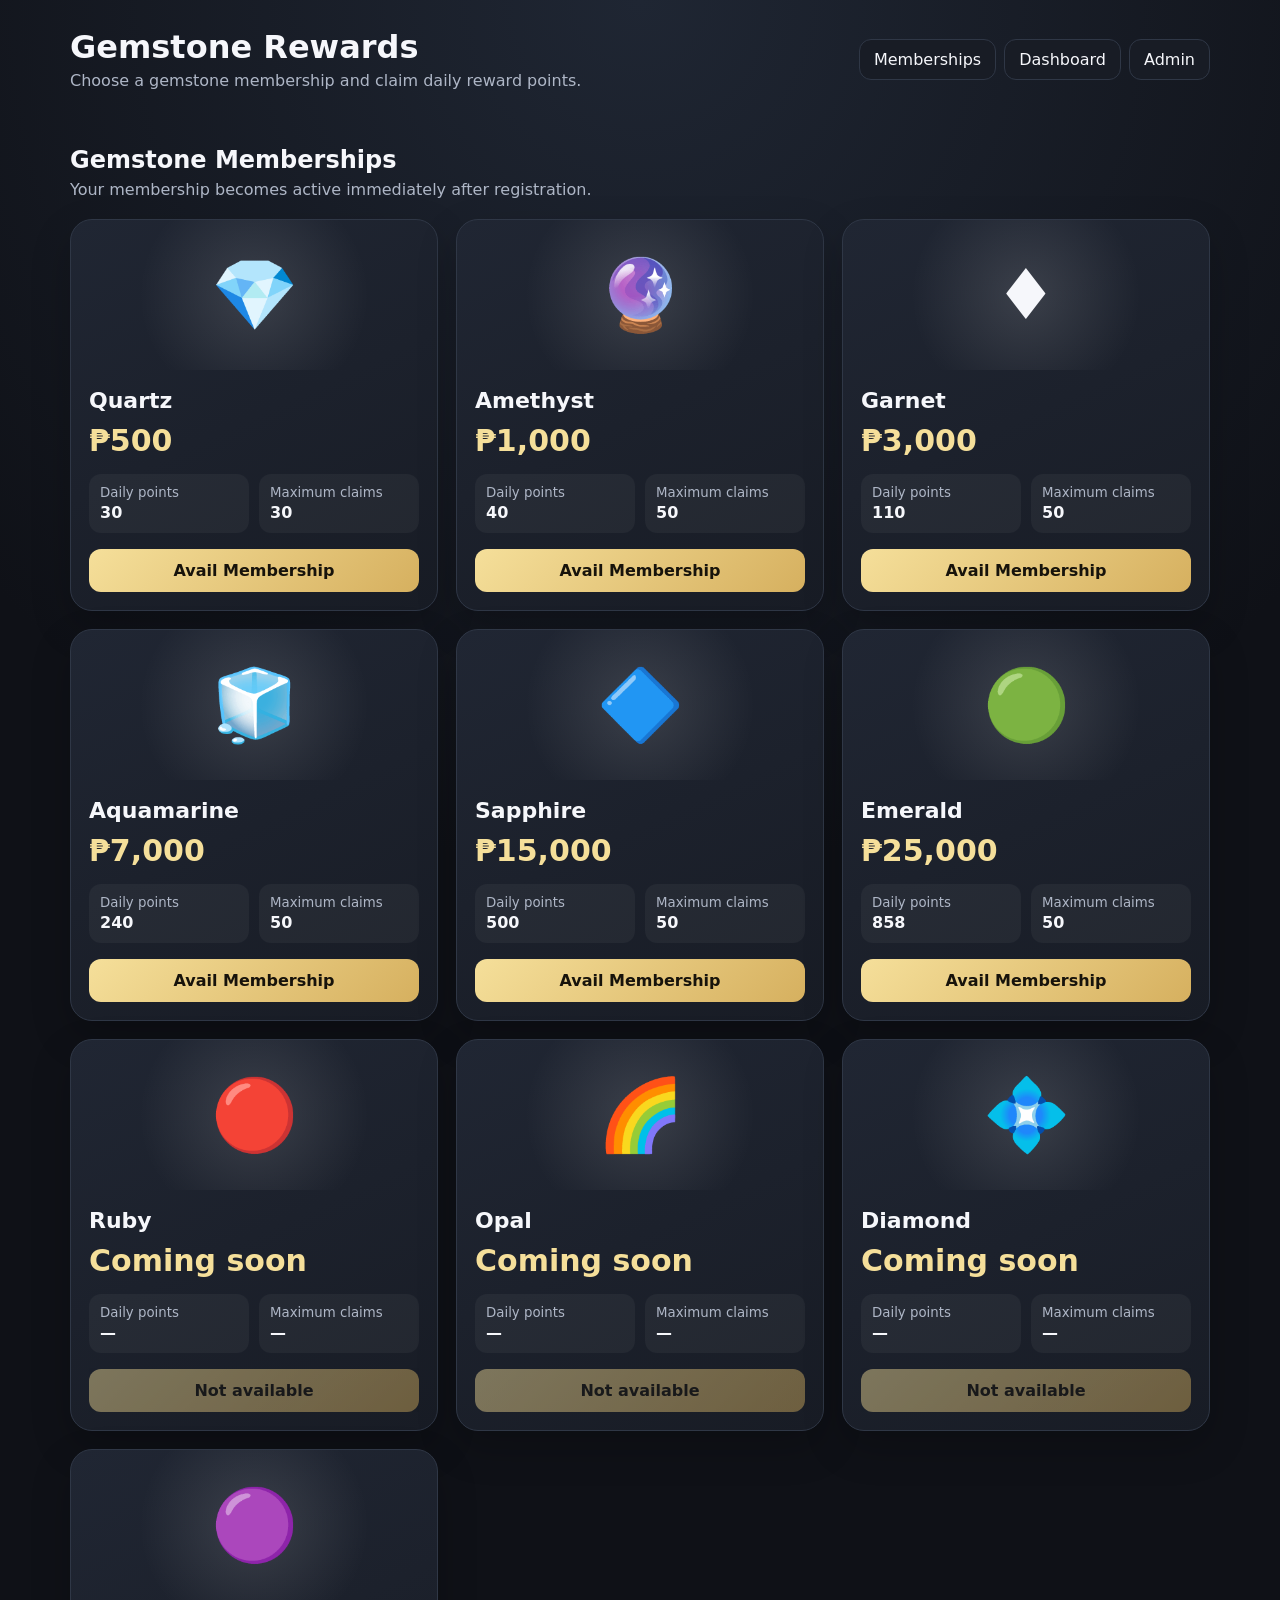
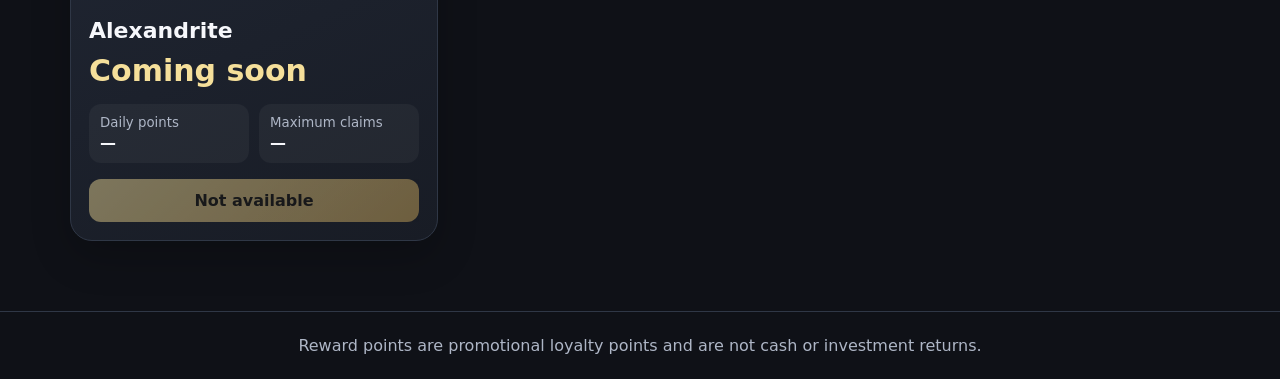
==== index.html @ f3effce2 "Add files via upload Upload gemstone website" ====
<!DOCTYPE html>
<html lang="en">
<head>
  <meta charset="UTF-8" />
  <meta name="viewport" content="width=device-width, initial-scale=1.0" />
  <title>Gemstone Rewards</title>
  <link rel="stylesheet" href="styles.css" />
</head>
<body>
  <header class="topbar">
    <div>
      <h1>Gemstone Rewards</h1>
      <p>Choose a gemstone membership and claim daily reward points.</p>
    </div>
    <nav>
      <button class="nav-btn" data-view="memberships">Memberships</button>
      <button class="nav-btn" data-view="dashboard">Dashboard</button>
      <button class="nav-btn" data-view="admin">Admin</button>
    </nav>
  </header>

  <main class="container">
    <section id="notice" class="notice hidden"></section>

    <section id="memberships" class="view active">
      <div class="section-heading">
        <div>
          <h2>Gemstone Memberships</h2>
          <p>Your membership becomes active immediately after registration.</p>
        </div>
      </div>
      <div id="membershipGrid" class="membership-grid"></div>
    </section>

    <section id="register" class="view">
      <div class="panel narrow">
        <button class="back-link" data-view="memberships">← Back</button>
        <h2>Register Membership</h2>
        <div id="selectedPlanSummary" class="selected-plan"></div>
        <form id="registerForm">
          <label>Full name
            <input id="fullName" required maxlength="80" />
          </label>
          <label>Email
            <input id="email" type="email" required maxlength="120" />
          </label>
          <label>Mobile number
            <input id="mobile" required maxlength="30" />
          </label>
          <label>Create a 4–8 digit PIN
            <input id="pin" type="password" inputmode="numeric" pattern="[0-9]{4,8}" required />
          </label>
          <input id="selectedPlanId" type="hidden" />
          <button class="primary full" type="submit">Register and Activate</button>
        </form>
      </div>
    </section>

    <section id="dashboard" class="view">
      <div id="loginPanel" class="panel narrow">
        <h2>Member Login</h2>
        <form id="loginForm">
          <label>Email
            <input id="loginEmail" type="email" required />
          </label>
          <label>PIN
            <input id="loginPin" type="password" inputmode="numeric" required />
          </label>
          <button class="primary full" type="submit">Open Dashboard</button>
        </form>
      </div>

      <div id="memberPanel" class="hidden">
        <div class="dashboard-head">
          <div>
            <p class="eyebrow">Welcome</p>
            <h2 id="memberName">Member</h2>
          </div>
          <button id="logoutBtn" class="secondary">Log out</button>
        </div>

        <div class="stats-grid">
          <article class="stat-card gemstone-card">
            <span class="stat-label">Active gemstone</span>
            <strong id="activeStone">—</strong>
            <span id="membershipStatus">Active</span>
          </article>
          <article class="stat-card">
            <span class="stat-label">Point balance</span>
            <strong id="pointBalance">0</strong>
            <span>points</span>
          </article>
          <article class="stat-card">
            <span class="stat-label">Claims completed</span>
            <strong id="claimProgress">0 / 0</strong>
            <span>daily claims</span>
          </article>
          <article class="stat-card">
            <span class="stat-label">Daily reward</span>
            <strong id="dailyReward">0</strong>
            <span>points per claim</span>
          </article>
        </div>

        <div class="panel claim-panel">
          <p class="eyebrow">Next daily claim</p>
          <div id="countdown" class="countdown">24:00:00</div>
          <p id="claimMessage">Your timer is running.</p>
          <button id="claimBtn" class="primary" disabled>Claim Points</button>
        </div>

        <div class="panel">
          <h3>Claim history</h3>
          <div id="claimHistory" class="history-list"></div>
        </div>
      </div>
    </section>

    <section id="admin" class="view">
      <div id="adminLoginPanel" class="panel narrow">
        <h2>Admin Access</h2>
        <p class="muted">Use the admin token configured in Google Apps Script.</p>
        <form id="adminLoginForm">
          <label>Admin token
            <input id="adminToken" type="password" required />
          </label>
          <button class="primary full" type="submit">Open Admin</button>
        </form>
      </div>

      <div id="adminPanel" class="hidden">
        <div class="dashboard-head">
          <div>
            <p class="eyebrow">Administration</p>
            <h2>Member Management</h2>
          </div>
          <button id="adminLogoutBtn" class="secondary">Log out</button>
        </div>
        <div class="panel">
          <button id="refreshAdminBtn" class="secondary">Refresh members</button>
          <div class="table-wrap">
            <table>
              <thead>
                <tr>
                  <th>Member</th>
                  <th>Gemstone</th>
                  <th>Points</th>
                  <th>Claims</th>
                  <th>Next claim</th>
                  <th>Perk note</th>
                </tr>
              </thead>
              <tbody id="adminMembersBody"></tbody>
            </table>
          </div>
        </div>
      </div>
    </section>
  </main>

  <footer>
    Reward points are promotional loyalty points and are not cash or investment returns.
  </footer>

  <script src="config.js"></script>
  <script src="app.js"></script>
</body>
</html>
---- styles.css ----
* { box-sizing: border-box; }
:root {
  --bg: #0f1117;
  --panel: #181c25;
  --panel-2: #202633;
  --text: #f6f7fb;
  --muted: #aeb6c6;
  --accent: #d6b05f;
  --accent-2: #f5df9a;
  --danger: #ff7b7b;
  --success: #72d6a0;
  --line: #2f3746;
}
body {
  margin: 0;
  font-family: Inter, ui-sans-serif, system-ui, -apple-system, BlinkMacSystemFont, "Segoe UI", sans-serif;
  background: radial-gradient(circle at top, #1f2633 0, var(--bg) 42%);
  color: var(--text);
  min-height: 100vh;
}
button, input { font: inherit; }
button { cursor: pointer; }
.topbar {
  max-width: 1180px;
  margin: 0 auto;
  padding: 28px 20px 18px;
  display: flex;
  gap: 20px;
  justify-content: space-between;
  align-items: center;
}
.topbar h1 { margin: 0 0 5px; }
.topbar p { margin: 0; color: var(--muted); }
nav { display: flex; gap: 8px; flex-wrap: wrap; }
.nav-btn, .secondary, .back-link {
  border: 1px solid var(--line);
  color: var(--text);
  background: var(--panel);
  border-radius: 12px;
  padding: 10px 14px;
}
.container { max-width: 1180px; margin: 0 auto; padding: 18px 20px 70px; }
.view { display: none; }
.view.active { display: block; }
.hidden { display: none !important; }
.section-heading { display: flex; justify-content: space-between; margin-bottom: 20px; }
.section-heading h2 { margin-bottom: 6px; }
.section-heading p { margin: 0; color: var(--muted); }
.membership-grid {
  display: grid;
  grid-template-columns: repeat(3, minmax(0, 1fr));
  gap: 18px;
}
.membership-card {
  background: linear-gradient(155deg, var(--panel-2), var(--panel));
  border: 1px solid var(--line);
  border-radius: 22px;
  overflow: hidden;
  box-shadow: 0 16px 40px rgba(0,0,0,.2);
}
.gem-visual {
  min-height: 150px;
  display: grid;
  place-items: center;
  font-size: 70px;
  background: radial-gradient(circle, rgba(255,255,255,.13), transparent 58%);
}
.membership-content { padding: 18px; }
.membership-content h3 { margin: 0 0 6px; font-size: 22px; }
.price { font-size: 30px; font-weight: 800; color: var(--accent-2); margin: 10px 0 16px; }
.plan-meta { display: grid; grid-template-columns: 1fr 1fr; gap: 10px; margin-bottom: 16px; }
.plan-meta div { background: rgba(255,255,255,.045); border-radius: 12px; padding: 11px; }
.plan-meta small { display: block; color: var(--muted); margin-bottom: 3px; }
.primary {
  border: 0;
  color: #17130b;
  background: linear-gradient(135deg, var(--accent-2), var(--accent));
  border-radius: 12px;
  padding: 12px 18px;
  font-weight: 800;
}
.primary:disabled { opacity: .45; cursor: not-allowed; }
.full { width: 100%; }
.panel {
  background: rgba(24,28,37,.96);
  border: 1px solid var(--line);
  border-radius: 20px;
  padding: 22px;
  margin-bottom: 18px;
}
.narrow { max-width: 520px; margin-left: auto; margin-right: auto; }
label { display: block; margin: 14px 0; color: var(--muted); }
input {
  width: 100%;
  margin-top: 7px;
  border: 1px solid var(--line);
  border-radius: 11px;
  background: #10141c;
  color: var(--text);
  padding: 12px 13px;
}
.selected-plan { margin: 14px 0 20px; padding: 14px; border-radius: 14px; background: var(--panel-2); }
.notice {
  padding: 13px 16px;
  margin-bottom: 16px;
  border-radius: 12px;
  background: #222d24;
  border: 1px solid #355b3d;
}
.notice.error { background: #332020; border-color: #703c3c; }
.dashboard-head { display: flex; justify-content: space-between; align-items: center; margin-bottom: 18px; }
.dashboard-head h2 { margin: 0; }
.eyebrow { text-transform: uppercase; letter-spacing: .14em; font-size: 12px; color: var(--accent-2); }
.stats-grid { display: grid; grid-template-columns: repeat(4, 1fr); gap: 14px; margin-bottom: 18px; }
.stat-card {
  background: var(--panel);
  border: 1px solid var(--line);
  border-radius: 18px;
  padding: 18px;
}
.stat-card strong { display: block; font-size: 28px; margin: 8px 0 4px; }
.stat-card span { color: var(--muted); }
.gemstone-card { background: linear-gradient(135deg, #25334a, #1b202a); }
.claim-panel { text-align: center; }
.countdown { font-size: clamp(42px, 9vw, 78px); font-weight: 900; letter-spacing: .04em; margin: 8px 0; }
.history-list { display: grid; gap: 9px; }
.history-item { display: flex; justify-content: space-between; background: var(--panel-2); border-radius: 11px; padding: 12px; }
.muted { color: var(--muted); }
.table-wrap { overflow-x: auto; margin-top: 14px; }
table { width: 100%; border-collapse: collapse; min-width: 850px; }
th, td { text-align: left; padding: 12px; border-bottom: 1px solid var(--line); vertical-align: top; }
td input { margin: 0; min-width: 180px; }
.small-btn { padding: 8px 10px; margin-top: 7px; }
footer { text-align: center; color: var(--muted); padding: 24px; border-top: 1px solid var(--line); }
@media (max-width: 900px) {
  .membership-grid { grid-template-columns: repeat(2, minmax(0, 1fr)); }
  .stats-grid { grid-template-columns: repeat(2, 1fr); }
}
@media (max-width: 620px) {
  .topbar { align-items: flex-start; flex-direction: column; }
  .membership-grid, .stats-grid { grid-template-columns: 1fr; }
  .container { padding-left: 14px; padding-right: 14px; }
}
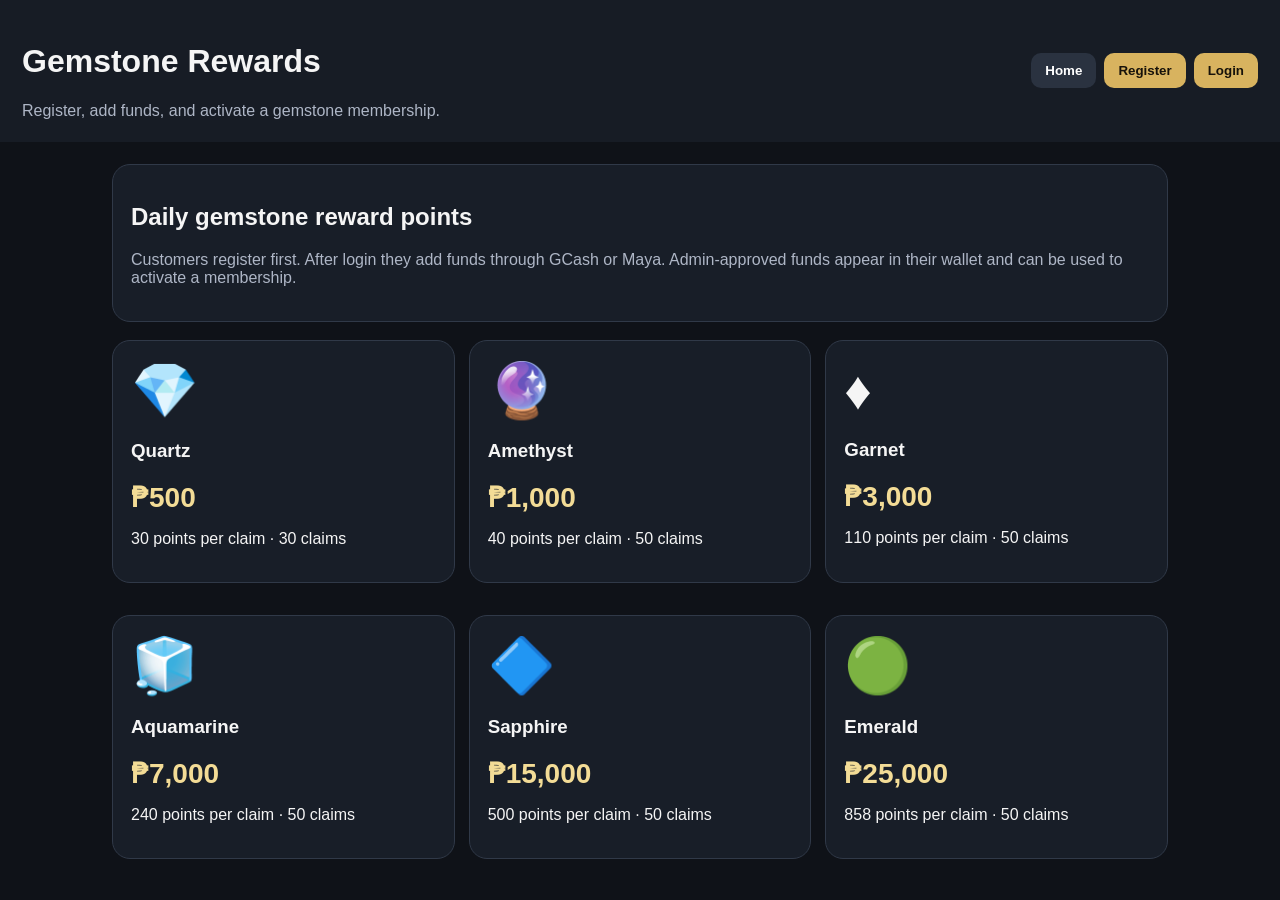
==== commit f1f5d2c6: "Add files via upload Add wallet, deposits, membership claims and admin portal" ====
--- a/index.html
+++ b/index.html
@@ -1,168 +1,9 @@
-<!DOCTYPE html>
-<html lang="en">
-<head>
-  <meta charset="UTF-8" />
-  <meta name="viewport" content="width=device-width, initial-scale=1.0" />
-  <title>Gemstone Rewards</title>
-  <link rel="stylesheet" href="styles.css" />
-</head>
-<body>
-  <header class="topbar">
-    <div>
-      <h1>Gemstone Rewards</h1>
-      <p>Choose a gemstone membership and claim daily reward points.</p>
-    </div>
-    <nav>
-      <button class="nav-btn" data-view="memberships">Memberships</button>
-      <button class="nav-btn" data-view="dashboard">Dashboard</button>
-      <button class="nav-btn" data-view="admin">Admin</button>
-    </nav>
-  </header>
-
-  <main class="container">
-    <section id="notice" class="notice hidden"></section>
-
-    <section id="memberships" class="view active">
-      <div class="section-heading">
-        <div>
-          <h2>Gemstone Memberships</h2>
-          <p>Your membership becomes active immediately after registration.</p>
-        </div>
-      </div>
-      <div id="membershipGrid" class="membership-grid"></div>
-    </section>
-
-    <section id="register" class="view">
-      <div class="panel narrow">
-        <button class="back-link" data-view="memberships">← Back</button>
-        <h2>Register Membership</h2>
-        <div id="selectedPlanSummary" class="selected-plan"></div>
-        <form id="registerForm">
-          <label>Full name
-            <input id="fullName" required maxlength="80" />
-          </label>
-          <label>Email
-            <input id="email" type="email" required maxlength="120" />
-          </label>
-          <label>Mobile number
-            <input id="mobile" required maxlength="30" />
-          </label>
-          <label>Create a 4–8 digit PIN
-            <input id="pin" type="password" inputmode="numeric" pattern="[0-9]{4,8}" required />
-          </label>
-          <input id="selectedPlanId" type="hidden" />
-          <button class="primary full" type="submit">Register and Activate</button>
-        </form>
-      </div>
-    </section>
-
-    <section id="dashboard" class="view">
-      <div id="loginPanel" class="panel narrow">
-        <h2>Member Login</h2>
-        <form id="loginForm">
-          <label>Email
-            <input id="loginEmail" type="email" required />
-          </label>
-          <label>PIN
-            <input id="loginPin" type="password" inputmode="numeric" required />
-          </label>
-          <button class="primary full" type="submit">Open Dashboard</button>
-        </form>
-      </div>
-
-      <div id="memberPanel" class="hidden">
-        <div class="dashboard-head">
-          <div>
-            <p class="eyebrow">Welcome</p>
-            <h2 id="memberName">Member</h2>
-          </div>
-          <button id="logoutBtn" class="secondary">Log out</button>
-        </div>
-
-        <div class="stats-grid">
-          <article class="stat-card gemstone-card">
-            <span class="stat-label">Active gemstone</span>
-            <strong id="activeStone">—</strong>
-            <span id="membershipStatus">Active</span>
-          </article>
-          <article class="stat-card">
-            <span class="stat-label">Point balance</span>
-            <strong id="pointBalance">0</strong>
-            <span>points</span>
-          </article>
-          <article class="stat-card">
-            <span class="stat-label">Claims completed</span>
-            <strong id="claimProgress">0 / 0</strong>
-            <span>daily claims</span>
-          </article>
-          <article class="stat-card">
-            <span class="stat-label">Daily reward</span>
-            <strong id="dailyReward">0</strong>
-            <span>points per claim</span>
-          </article>
-        </div>
-
-        <div class="panel claim-panel">
-          <p class="eyebrow">Next daily claim</p>
-          <div id="countdown" class="countdown">24:00:00</div>
-          <p id="claimMessage">Your timer is running.</p>
-          <button id="claimBtn" class="primary" disabled>Claim Points</button>
-        </div>
-
-        <div class="panel">
-          <h3>Claim history</h3>
-          <div id="claimHistory" class="history-list"></div>
-        </div>
-      </div>
-    </section>
-
-    <section id="admin" class="view">
-      <div id="adminLoginPanel" class="panel narrow">
-        <h2>Admin Access</h2>
-        <p class="muted">Use the admin token configured in Google Apps Script.</p>
-        <form id="adminLoginForm">
-          <label>Admin token
-            <input id="adminToken" type="password" required />
-          </label>
-          <button class="primary full" type="submit">Open Admin</button>
-        </form>
-      </div>
-
-      <div id="adminPanel" class="hidden">
-        <div class="dashboard-head">
-          <div>
-            <p class="eyebrow">Administration</p>
-            <h2>Member Management</h2>
-          </div>
-          <button id="adminLogoutBtn" class="secondary">Log out</button>
-        </div>
-        <div class="panel">
-          <button id="refreshAdminBtn" class="secondary">Refresh members</button>
-          <div class="table-wrap">
-            <table>
-              <thead>
-                <tr>
-                  <th>Member</th>
-                  <th>Gemstone</th>
-                  <th>Points</th>
-                  <th>Claims</th>
-                  <th>Next claim</th>
-                  <th>Perk note</th>
-                </tr>
-              </thead>
-              <tbody id="adminMembersBody"></tbody>
-            </table>
-          </div>
-        </div>
-      </div>
-    </section>
-  </main>
-
-  <footer>
-    Reward points are promotional loyalty points and are not cash or investment returns.
-  </footer>
-
-  <script src="config.js"></script>
-  <script src="app.js"></script>
-</body>
-</html>
+<!doctype html><html><head><meta charset="utf-8"><meta name="viewport" content="width=device-width,initial-scale=1"><title>Gemstone Rewards</title><link rel="stylesheet" href="styles.css"></head><body>
+<header><div><h1>Gemstone Rewards</h1><div class="muted">Register, add funds, and activate a gemstone membership.</div></div><nav><button data-page="home" class="ghost">Home</button><button data-page="register">Register</button><button data-page="login">Login</button><button data-page="dashboard" class="member hidden">Dashboard</button><button id="logout" class="member hidden danger">Logout</button></nav></header>
+<main class="wrap"><div id="notice" class="notice hidden"></div>
+<section id="home" class="page"><div class="panel"><h2>Daily gemstone reward points</h2><p class="muted">Customers register first. After login they add funds through GCash or Maya. Admin-approved funds appear in their wallet and can be used to activate a membership.</p></div><div id="publicPlans" class="grid"></div></section>
+<section id="register" class="page hidden"><div class="panel"><h2>Create account</h2><form id="regForm"><label>Full name<input id="rName" required></label><label>Email<input id="rEmail" type="email" required></label><label>Mobile<input id="rMobile" required></label><label>Password<input id="rPass" type="password" minlength="6" required></label><button class="full">Register</button></form></div></section>
+<section id="login" class="page hidden"><div class="panel"><h2>Member login</h2><form id="loginForm"><label>Email<input id="lEmail" type="email" required></label><label>Password<input id="lPass" type="password" required></label><button class="full">Login</button></form></div></section>
+<section id="dashboard" class="page hidden"><h2 id="welcome">Member dashboard</h2><div class="stats"><div class="stat">Wallet<strong id="wallet">₱0</strong></div><div class="stat">Points<strong id="points">0</strong></div><div class="stat">Membership<strong id="membership">None</strong></div><div class="stat">Status<strong id="status">Inactive</strong></div></div>
+<div class="grid" style="margin-top:16px"><div class="panel"><h3>Add funds</h3><form id="depositForm"><label>Amount<input id="dAmount" type="number" min="1" required></label><label>Method<select id="dMethod"><option>GCash</option><option>Maya</option></select></label><label>Transaction reference<input id="dReference" required></label><label>Proof image URL<input id="dProof" type="url" placeholder="Optional"></label><button class="full">Submit for approval</button></form></div><div class="panel"><h3>Daily claim</h3><div id="countdown" class="count">--:--:--</div><p id="claimText" class="muted">Activate a membership first.</p><button id="claimBtn" class="full" disabled>Claim points</button></div></div>
+<div class="panel"><h3>Choose membership</h3><div id="memberPlans" class="grid"></div></div><div class="panel"><h3>Deposit history</h3><div id="depositHistory" class="history"></div></div><div class="panel"><h3>Claim history</h3><div id="claimHistory" class="history"></div></div></section></main><script src="config.js"></script><script src="app.js"></script></body></html>
--- a/styles.css
+++ b/styles.css
@@ -1,143 +1 @@
-* { box-sizing: border-box; }
-:root {
-  --bg: #0f1117;
-  --panel: #181c25;
-  --panel-2: #202633;
-  --text: #f6f7fb;
-  --muted: #aeb6c6;
-  --accent: #d6b05f;
-  --accent-2: #f5df9a;
-  --danger: #ff7b7b;
-  --success: #72d6a0;
-  --line: #2f3746;
-}
-body {
-  margin: 0;
-  font-family: Inter, ui-sans-serif, system-ui, -apple-system, BlinkMacSystemFont, "Segoe UI", sans-serif;
-  background: radial-gradient(circle at top, #1f2633 0, var(--bg) 42%);
-  color: var(--text);
-  min-height: 100vh;
-}
-button, input { font: inherit; }
-button { cursor: pointer; }
-.topbar {
-  max-width: 1180px;
-  margin: 0 auto;
-  padding: 28px 20px 18px;
-  display: flex;
-  gap: 20px;
-  justify-content: space-between;
-  align-items: center;
-}
-.topbar h1 { margin: 0 0 5px; }
-.topbar p { margin: 0; color: var(--muted); }
-nav { display: flex; gap: 8px; flex-wrap: wrap; }
-.nav-btn, .secondary, .back-link {
-  border: 1px solid var(--line);
-  color: var(--text);
-  background: var(--panel);
-  border-radius: 12px;
-  padding: 10px 14px;
-}
-.container { max-width: 1180px; margin: 0 auto; padding: 18px 20px 70px; }
-.view { display: none; }
-.view.active { display: block; }
-.hidden { display: none !important; }
-.section-heading { display: flex; justify-content: space-between; margin-bottom: 20px; }
-.section-heading h2 { margin-bottom: 6px; }
-.section-heading p { margin: 0; color: var(--muted); }
-.membership-grid {
-  display: grid;
-  grid-template-columns: repeat(3, minmax(0, 1fr));
-  gap: 18px;
-}
-.membership-card {
-  background: linear-gradient(155deg, var(--panel-2), var(--panel));
-  border: 1px solid var(--line);
-  border-radius: 22px;
-  overflow: hidden;
-  box-shadow: 0 16px 40px rgba(0,0,0,.2);
-}
-.gem-visual {
-  min-height: 150px;
-  display: grid;
-  place-items: center;
-  font-size: 70px;
-  background: radial-gradient(circle, rgba(255,255,255,.13), transparent 58%);
-}
-.membership-content { padding: 18px; }
-.membership-content h3 { margin: 0 0 6px; font-size: 22px; }
-.price { font-size: 30px; font-weight: 800; color: var(--accent-2); margin: 10px 0 16px; }
-.plan-meta { display: grid; grid-template-columns: 1fr 1fr; gap: 10px; margin-bottom: 16px; }
-.plan-meta div { background: rgba(255,255,255,.045); border-radius: 12px; padding: 11px; }
-.plan-meta small { display: block; color: var(--muted); margin-bottom: 3px; }
-.primary {
-  border: 0;
-  color: #17130b;
-  background: linear-gradient(135deg, var(--accent-2), var(--accent));
-  border-radius: 12px;
-  padding: 12px 18px;
-  font-weight: 800;
-}
-.primary:disabled { opacity: .45; cursor: not-allowed; }
-.full { width: 100%; }
-.panel {
-  background: rgba(24,28,37,.96);
-  border: 1px solid var(--line);
-  border-radius: 20px;
-  padding: 22px;
-  margin-bottom: 18px;
-}
-.narrow { max-width: 520px; margin-left: auto; margin-right: auto; }
-label { display: block; margin: 14px 0; color: var(--muted); }
-input {
-  width: 100%;
-  margin-top: 7px;
-  border: 1px solid var(--line);
-  border-radius: 11px;
-  background: #10141c;
-  color: var(--text);
-  padding: 12px 13px;
-}
-.selected-plan { margin: 14px 0 20px; padding: 14px; border-radius: 14px; background: var(--panel-2); }
-.notice {
-  padding: 13px 16px;
-  margin-bottom: 16px;
-  border-radius: 12px;
-  background: #222d24;
-  border: 1px solid #355b3d;
-}
-.notice.error { background: #332020; border-color: #703c3c; }
-.dashboard-head { display: flex; justify-content: space-between; align-items: center; margin-bottom: 18px; }
-.dashboard-head h2 { margin: 0; }
-.eyebrow { text-transform: uppercase; letter-spacing: .14em; font-size: 12px; color: var(--accent-2); }
-.stats-grid { display: grid; grid-template-columns: repeat(4, 1fr); gap: 14px; margin-bottom: 18px; }
-.stat-card {
-  background: var(--panel);
-  border: 1px solid var(--line);
-  border-radius: 18px;
-  padding: 18px;
-}
-.stat-card strong { display: block; font-size: 28px; margin: 8px 0 4px; }
-.stat-card span { color: var(--muted); }
-.gemstone-card { background: linear-gradient(135deg, #25334a, #1b202a); }
-.claim-panel { text-align: center; }
-.countdown { font-size: clamp(42px, 9vw, 78px); font-weight: 900; letter-spacing: .04em; margin: 8px 0; }
-.history-list { display: grid; gap: 9px; }
-.history-item { display: flex; justify-content: space-between; background: var(--panel-2); border-radius: 11px; padding: 12px; }
-.muted { color: var(--muted); }
-.table-wrap { overflow-x: auto; margin-top: 14px; }
-table { width: 100%; border-collapse: collapse; min-width: 850px; }
-th, td { text-align: left; padding: 12px; border-bottom: 1px solid var(--line); vertical-align: top; }
-td input { margin: 0; min-width: 180px; }
-.small-btn { padding: 8px 10px; margin-top: 7px; }
-footer { text-align: center; color: var(--muted); padding: 24px; border-top: 1px solid var(--line); }
-@media (max-width: 900px) {
-  .membership-grid { grid-template-columns: repeat(2, minmax(0, 1fr)); }
-  .stats-grid { grid-template-columns: repeat(2, 1fr); }
-}
-@media (max-width: 620px) {
-  .topbar { align-items: flex-start; flex-direction: column; }
-  .membership-grid, .stats-grid { grid-template-columns: 1fr; }
-  .container { padding-left: 14px; padding-right: 14px; }
-}
+*{box-sizing:border-box}body{margin:0;font-family:Arial,sans-serif;background:#0f1218;color:#f5f5f5}header{padding:22px;display:flex;justify-content:space-between;gap:16px;align-items:center;background:#171c25}nav{display:flex;gap:8px;flex-wrap:wrap}button,a.btn{padding:10px 14px;border:0;border-radius:10px;background:#d8b35f;color:#17120a;font-weight:700;text-decoration:none;cursor:pointer}.ghost{background:#2a3240;color:#fff}.wrap{max-width:1100px;margin:auto;padding:22px}.panel,.card{background:#181e28;border:1px solid #303948;border-radius:18px;padding:18px;margin-bottom:18px}.hidden{display:none!important}.grid{display:grid;grid-template-columns:repeat(3,1fr);gap:14px}.stats{display:grid;grid-template-columns:repeat(4,1fr);gap:12px}.stat{background:#202734;padding:16px;border-radius:14px}.stat strong{display:block;font-size:26px;margin-top:8px}.price{font-size:28px;color:#f3dc96;font-weight:800}.muted{color:#aeb6c6}label{display:block;margin:12px 0}input,select{width:100%;padding:12px;margin-top:6px;border-radius:10px;border:1px solid #394252;background:#10141b;color:#fff}.full{width:100%}.count{font-size:58px;text-align:center;font-weight:900}.history>div{display:flex;justify-content:space-between;gap:12px;padding:10px;background:#222a36;border-radius:10px;margin:8px 0}.notice{padding:12px;background:#243526;border-radius:10px;margin-bottom:14px}.error{background:#482828}.table{overflow:auto}table{width:100%;border-collapse:collapse;min-width:850px}th,td{padding:10px;border-bottom:1px solid #303948;text-align:left}td input{margin:0}.danger{background:#7a3737;color:#fff}.ok{background:#2f7048;color:#fff}@media(max-width:800px){.grid,.stats{grid-template-columns:1fr 1fr}}@media(max-width:540px){header{align-items:flex-start;flex-direction:column}.grid,.stats{grid-template-columns:1fr}.count{font-size:42px}}
